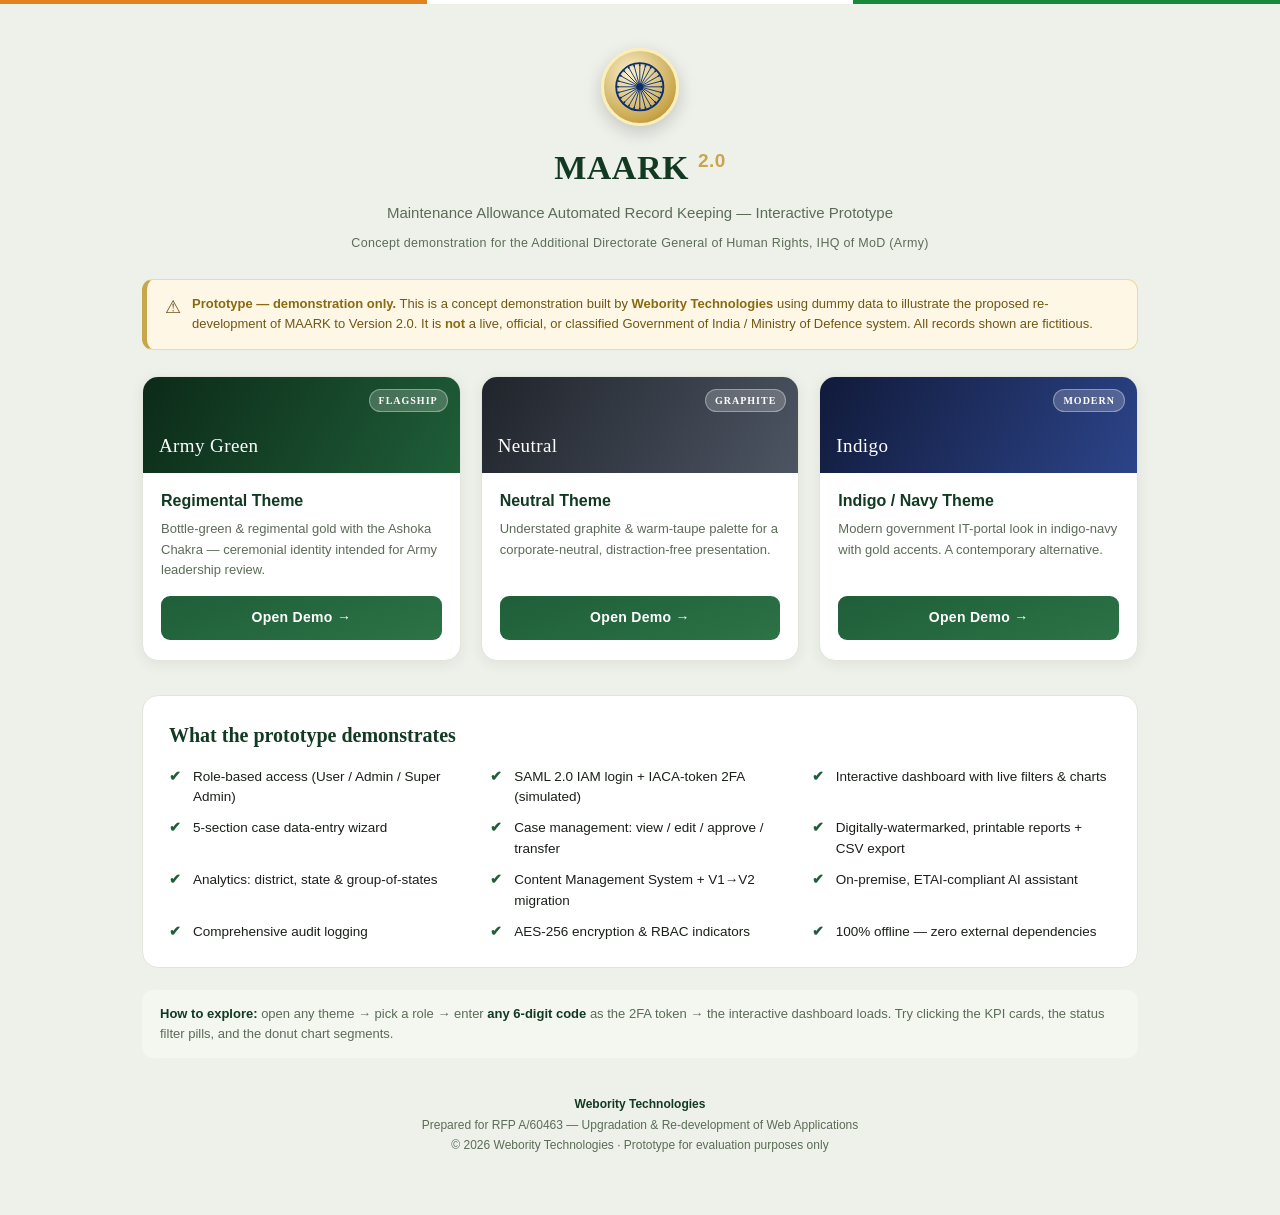
==== index.html @ 55116dc2 "MAARK 2.0 interactive prototype — three themes + landing page" ====
<!DOCTYPE html>
<html lang="en">
<head>
<meta charset="UTF-8">
<meta name="viewport" content="width=device-width, initial-scale=1.0">
<meta name="robots" content="noindex,nofollow">
<title>MAARK 2.0 — Prototype Showcase | Webority Technologies</title>
<style>
:root{--g:#123A22;--g2:#1F5E39;--gold:#C8A64B;--ink:#1a2019;--muted:#5c6b58;--bg:#eef1ea;--line:#e2e5da}
*{box-sizing:border-box;margin:0;padding:0;font-family:"Segoe UI",Roboto,Arial,sans-serif}
body{background:var(--bg);color:var(--ink);line-height:1.55}
.tri{height:4px;background:linear-gradient(90deg,#E0821E 0 33.33%,#fff 33.33% 66.66%,#178A3B 66.66% 100%)}
.wrap{max-width:1040px;margin:0 auto;padding:44px 22px 60px}
header{text-align:center;margin-bottom:14px}
.emblem{width:78px;height:78px;margin:0 auto 16px;border-radius:50%;background:radial-gradient(circle at 38% 32%,#fbf1cf,var(--gold) 70%,#9c7c2e);border:3px solid #fbeeb6;display:flex;align-items:center;justify-content:center;box-shadow:0 6px 18px rgba(0,0,0,.18)}
.emblem svg{width:80%;height:80%}
h1{font-family:Georgia,serif;color:var(--g);font-size:34px;letter-spacing:.5px}
h1 span{color:var(--gold);vertical-align:super;font-size:19px}
.sub{color:var(--muted);font-size:15px;margin-top:6px}
.org{font-size:12.5px;color:var(--muted);margin-top:10px;letter-spacing:.3px}
.notice{background:#fff7e6;border:1px solid #ecdca0;border-left:5px solid var(--gold);border-radius:11px;padding:14px 18px;margin:26px 0;font-size:13px;color:#6f5714;display:flex;gap:11px;align-items:flex-start}
.notice b{color:#8a6a10}
.grid{display:grid;grid-template-columns:repeat(auto-fit,minmax(280px,1fr));gap:20px;margin-top:10px}
.card{background:#fff;border:1px solid var(--line);border-radius:16px;overflow:hidden;box-shadow:0 3px 14px rgba(20,40,20,.07);transition:.2s;display:flex;flex-direction:column}
.card:hover{transform:translateY(-4px);box-shadow:0 14px 34px rgba(20,40,20,.14)}
.swatch{height:96px;display:flex;align-items:flex-end;padding:12px 16px;color:#fff;font-family:Georgia,serif;font-size:19px;letter-spacing:.4px;position:relative}
.swatch .tag{position:absolute;top:12px;right:12px;background:rgba(255,255,255,.2);border:1px solid rgba(255,255,255,.35);font-family:Segoe UI;font-size:10px;font-weight:700;letter-spacing:1px;padding:3px 9px;border-radius:20px}
.sw-green{background:linear-gradient(120deg,#0C2A18,#1F5E39)}
.sw-neutral{background:linear-gradient(120deg,#20242b,#4d5563)}
.sw-indigo{background:linear-gradient(120deg,#111a3a,#2c4489)}
.cbody{padding:16px 18px 20px;flex:1;display:flex;flex-direction:column}
.cbody p{font-size:13px;color:var(--muted);margin:6px 0 16px;flex:1}
.cbody h3{font-size:16px;color:var(--g)}
.btn{display:block;text-align:center;background:linear-gradient(160deg,#1F5E39,#2C7346);color:#fff;padding:11px;border-radius:9px;font-weight:700;font-size:14px;text-decoration:none;letter-spacing:.3px}
.btn:hover{filter:brightness(1.08)}
.feat{margin-top:34px;background:#fff;border:1px solid var(--line);border-radius:16px;padding:24px 26px}
.feat h2{font-family:Georgia,serif;color:var(--g);font-size:20px;margin-bottom:16px}
.feat ul{list-style:none;display:grid;grid-template-columns:repeat(auto-fit,minmax(230px,1fr));gap:10px 22px}
.feat li{font-size:13.5px;color:var(--ink);padding-left:24px;position:relative}
.feat li::before{content:"\2714";position:absolute;left:0;color:var(--g2);font-weight:700}
.tips{margin-top:22px;font-size:13px;color:var(--muted);background:#f4f6f0;border-radius:11px;padding:14px 18px}
.tips b{color:var(--g)}
footer{text-align:center;margin-top:36px;font-size:12px;color:var(--muted);line-height:1.7}
footer .em{color:var(--g);font-weight:600}
</style>
</head>
<body>
<div class="tri"></div>
<div class="wrap">
  <header>
    <div class="emblem" id="emb"></div>
    <h1>MAARK <span>2.0</span></h1>
    <div class="sub">Maintenance Allowance Automated Record Keeping &mdash; Interactive Prototype</div>
    <div class="org">Concept demonstration for the Additional Directorate General of Human Rights, IHQ of MoD (Army)</div>
  </header>

  <div class="notice">
    <span style="font-size:18px">&#9888;</span>
    <div><b>Prototype &mdash; demonstration only.</b> This is a concept demonstration built by <b>Webority Technologies</b> using dummy data to illustrate the proposed re-development of MAARK to Version 2.0. It is <b>not</b> a live, official, or classified Government of India / Ministry of Defence system. All records shown are fictitious.</div>
  </div>

  <div class="grid">
    <div class="card">
      <div class="swatch sw-green">Army Green <span class="tag">FLAGSHIP</span></div>
      <div class="cbody"><h3>Regimental Theme</h3><p>Bottle-green &amp; regimental gold with the Ashoka Chakra &mdash; ceremonial identity intended for Army leadership review.</p>
      <a class="btn" href="MAARK.html">Open Demo &rarr;</a></div>
    </div>
    <div class="card">
      <div class="swatch sw-neutral">Neutral <span class="tag">GRAPHITE</span></div>
      <div class="cbody"><h3>Neutral Theme</h3><p>Understated graphite &amp; warm-taupe palette for a corporate-neutral, distraction-free presentation.</p>
      <a class="btn" href="MAARK-Neutral.html">Open Demo &rarr;</a></div>
    </div>
    <div class="card">
      <div class="swatch sw-indigo">Indigo <span class="tag">MODERN</span></div>
      <div class="cbody"><h3>Indigo / Navy Theme</h3><p>Modern government IT-portal look in indigo-navy with gold accents. A contemporary alternative.</p>
      <a class="btn" href="MAARK-Indigo.html">Open Demo &rarr;</a></div>
    </div>
  </div>

  <div class="feat">
    <h2>What the prototype demonstrates</h2>
    <ul>
      <li>Role-based access (User / Admin / Super Admin)</li>
      <li>SAML 2.0 IAM login + IACA-token 2FA (simulated)</li>
      <li>Interactive dashboard with live filters &amp; charts</li>
      <li>5-section case data-entry wizard</li>
      <li>Case management: view / edit / approve / transfer</li>
      <li>Digitally-watermarked, printable reports + CSV export</li>
      <li>Analytics: district, state &amp; group-of-states</li>
      <li>Content Management System + V1&rarr;V2 migration</li>
      <li>On-premise, ETAI-compliant AI assistant</li>
      <li>Comprehensive audit logging</li>
      <li>AES-256 encryption &amp; RBAC indicators</li>
      <li>100% offline &mdash; zero external dependencies</li>
    </ul>
  </div>

  <div class="tips"><b>How to explore:</b> open any theme &rarr; pick a role &rarr; enter <b>any 6-digit code</b> as the 2FA token &rarr; the interactive dashboard loads. Try clicking the KPI cards, the status filter pills, and the donut chart segments.</div>

  <footer>
    <div class="em">Webority Technologies</div>
    Prepared for RFP A/60463 &mdash; Upgradation &amp; Re-development of Web Applications<br>
    &copy; 2026 Webority Technologies &middot; Prototype for evaluation purposes only
  </footer>
</div>
<script>
function chakra(){let s="";for(let i=0;i<24;i++){const a=i*15*Math.PI/180;s+=`<line x1="50" y1="50" x2="${50+38*Math.cos(a)}" y2="${50+38*Math.sin(a)}" stroke="#0A2E6E" stroke-width="1.6"/><circle cx="${50+38*Math.cos(a)}" cy="${50+38*Math.sin(a)}" r="1.7" fill="#0A2E6E"/>`;}
return `<svg viewBox="0 0 100 100"><circle cx="50" cy="50" r="41" fill="none" stroke="#0A2E6E" stroke-width="3.2"/>${s}<circle cx="50" cy="50" r="6" fill="#0A2E6E"/></svg>`;}
document.getElementById("emb").innerHTML=chakra();
</script>
</body>
</html>
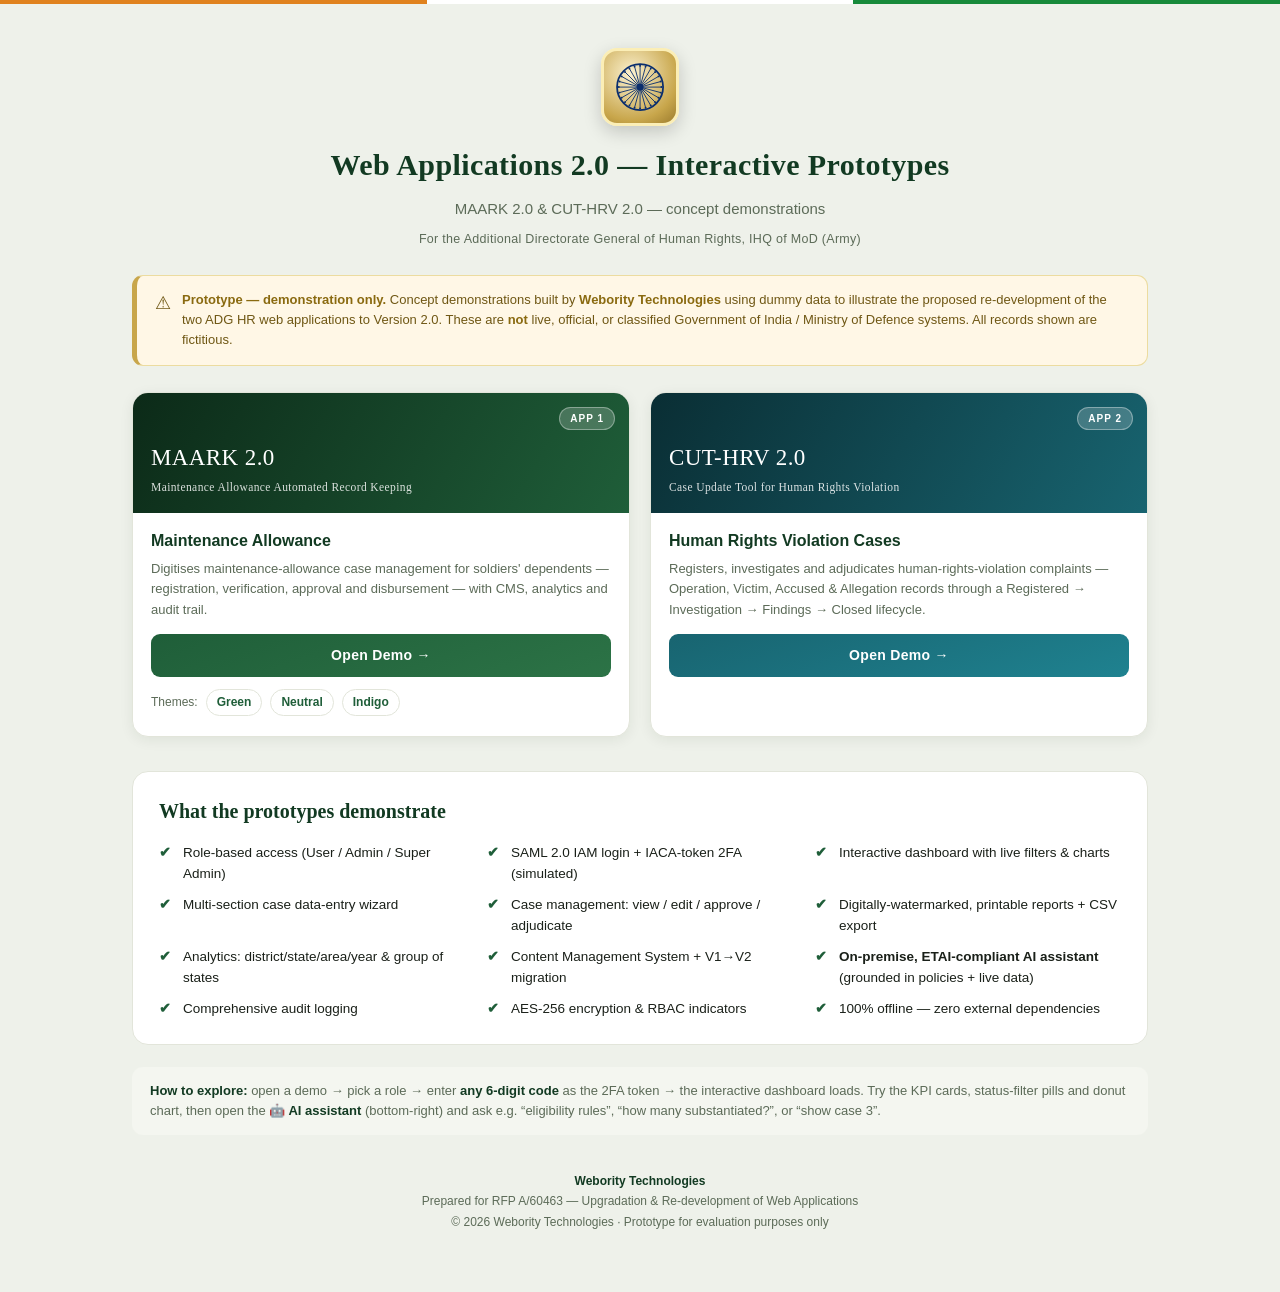
==== commit c5d91b90: "Add CUT-HRV 2.0 (teal theme); upgrade AI assistant in both apps; two-app landing" ====
--- a/index.html
+++ b/index.html
@@ -4,35 +4,41 @@
 <meta charset="UTF-8">
 <meta name="viewport" content="width=device-width, initial-scale=1.0">
 <meta name="robots" content="noindex,nofollow">
-<title>MAARK 2.0 — Prototype Showcase | Webority Technologies</title>
+<title>MAARK 2.0 &amp; CUT-HRV 2.0 — Prototype Showcase | Webority Technologies</title>
 <style>
-:root{--g:#123A22;--g2:#1F5E39;--gold:#C8A64B;--ink:#1a2019;--muted:#5c6b58;--bg:#eef1ea;--line:#e2e5da}
+:root{--g:#123A22;--g2:#1F5E39;--gold:#C8A64B;--teal:#0E3A42;--teal2:#186470;--copper:#C07C3A;--ink:#1a2019;--muted:#5c6b58;--bg:#eef1ea;--line:#e2e5da}
 *{box-sizing:border-box;margin:0;padding:0;font-family:"Segoe UI",Roboto,Arial,sans-serif}
 body{background:var(--bg);color:var(--ink);line-height:1.55}
 .tri{height:4px;background:linear-gradient(90deg,#E0821E 0 33.33%,#fff 33.33% 66.66%,#178A3B 66.66% 100%)}
-.wrap{max-width:1040px;margin:0 auto;padding:44px 22px 60px}
+.wrap{max-width:1060px;margin:0 auto;padding:44px 22px 60px}
 header{text-align:center;margin-bottom:14px}
-.emblem{width:78px;height:78px;margin:0 auto 16px;border-radius:50%;background:radial-gradient(circle at 38% 32%,#fbf1cf,var(--gold) 70%,#9c7c2e);border:3px solid #fbeeb6;display:flex;align-items:center;justify-content:center;box-shadow:0 6px 18px rgba(0,0,0,.18)}
-.emblem svg{width:80%;height:80%}
-h1{font-family:Georgia,serif;color:var(--g);font-size:34px;letter-spacing:.5px}
-h1 span{color:var(--gold);vertical-align:super;font-size:19px}
-.sub{color:var(--muted);font-size:15px;margin-top:6px}
+.emblem{width:78px;height:78px;margin:0 auto 16px;border-radius:16px;background:radial-gradient(circle at 38% 32%,#fbf1cf,var(--gold) 70%,#9c7c2e);border:3px solid #fbeeb6;display:flex;align-items:center;justify-content:center;box-shadow:0 6px 18px rgba(0,0,0,.18)}
+.emblem svg{width:78%;height:78%}
+h1{font-family:Georgia,serif;color:var(--g);font-size:30px;letter-spacing:.4px}
+.sub{color:var(--muted);font-size:15px;margin-top:8px}
 .org{font-size:12.5px;color:var(--muted);margin-top:10px;letter-spacing:.3px}
 .notice{background:#fff7e6;border:1px solid #ecdca0;border-left:5px solid var(--gold);border-radius:11px;padding:14px 18px;margin:26px 0;font-size:13px;color:#6f5714;display:flex;gap:11px;align-items:flex-start}
 .notice b{color:#8a6a10}
-.grid{display:grid;grid-template-columns:repeat(auto-fit,minmax(280px,1fr));gap:20px;margin-top:10px}
+.grid{display:grid;grid-template-columns:1fr 1fr;gap:20px;margin-top:10px}
+@media(max-width:720px){.grid{grid-template-columns:1fr}}
 .card{background:#fff;border:1px solid var(--line);border-radius:16px;overflow:hidden;box-shadow:0 3px 14px rgba(20,40,20,.07);transition:.2s;display:flex;flex-direction:column}
 .card:hover{transform:translateY(-4px);box-shadow:0 14px 34px rgba(20,40,20,.14)}
-.swatch{height:96px;display:flex;align-items:flex-end;padding:12px 16px;color:#fff;font-family:Georgia,serif;font-size:19px;letter-spacing:.4px;position:relative}
-.swatch .tag{position:absolute;top:12px;right:12px;background:rgba(255,255,255,.2);border:1px solid rgba(255,255,255,.35);font-family:Segoe UI;font-size:10px;font-weight:700;letter-spacing:1px;padding:3px 9px;border-radius:20px}
-.sw-green{background:linear-gradient(120deg,#0C2A18,#1F5E39)}
-.sw-neutral{background:linear-gradient(120deg,#20242b,#4d5563)}
-.sw-indigo{background:linear-gradient(120deg,#111a3a,#2c4489)}
+.swatch{height:120px;display:flex;align-items:flex-end;padding:16px 18px;color:#fff;position:relative}
+.swatch .nm{font-family:Georgia,serif;font-size:23px;letter-spacing:.4px}
+.swatch .nm small{display:block;font-family:Segoe UI;font-size:11.5px;opacity:.85;font-weight:400;margin-top:3px}
+.swatch .tag{position:absolute;top:14px;right:14px;background:rgba(255,255,255,.2);border:1px solid rgba(255,255,255,.35);font-size:10px;font-weight:700;letter-spacing:1px;padding:3px 10px;border-radius:20px}
+.sw-maark{background:linear-gradient(120deg,#0C2A18,#1F5E39)}
+.sw-cut{background:linear-gradient(120deg,#0A2E34,#186470)}
 .cbody{padding:16px 18px 20px;flex:1;display:flex;flex-direction:column}
-.cbody p{font-size:13px;color:var(--muted);margin:6px 0 16px;flex:1}
+.cbody p{font-size:13px;color:var(--muted);margin:6px 0 14px;flex:1}
 .cbody h3{font-size:16px;color:var(--g)}
-.btn{display:block;text-align:center;background:linear-gradient(160deg,#1F5E39,#2C7346);color:#fff;padding:11px;border-radius:9px;font-weight:700;font-size:14px;text-decoration:none;letter-spacing:.3px}
+.btn{display:block;text-align:center;color:#fff;padding:11px;border-radius:9px;font-weight:700;font-size:14px;text-decoration:none;letter-spacing:.3px}
+.btn-maark{background:linear-gradient(160deg,#1F5E39,#2C7346)}
+.btn-cut{background:linear-gradient(160deg,#186470,#1F8290)}
 .btn:hover{filter:brightness(1.08)}
+.alt{margin-top:12px;font-size:12px;color:var(--muted);display:flex;gap:8px;align-items:center;flex-wrap:wrap}
+.alt a{color:var(--g2);font-weight:600;text-decoration:none;border:1px solid var(--line);padding:3px 10px;border-radius:20px}
+.alt a:hover{background:#f2f5ee}
 .feat{margin-top:34px;background:#fff;border:1px solid var(--line);border-radius:16px;padding:24px 26px}
 .feat h2{font-family:Georgia,serif;color:var(--g);font-size:20px;margin-bottom:16px}
 .feat ul{list-style:none;display:grid;grid-template-columns:repeat(auto-fit,minmax(230px,1fr));gap:10px 22px}
@@ -49,53 +55,56 @@
 <div class="wrap">
   <header>
     <div class="emblem" id="emb"></div>
-    <h1>MAARK <span>2.0</span></h1>
-    <div class="sub">Maintenance Allowance Automated Record Keeping &mdash; Interactive Prototype</div>
-    <div class="org">Concept demonstration for the Additional Directorate General of Human Rights, IHQ of MoD (Army)</div>
+    <h1>Web Applications 2.0 — Interactive Prototypes</h1>
+    <div class="sub">MAARK 2.0 &amp; CUT-HRV 2.0 &mdash; concept demonstrations</div>
+    <div class="org">For the Additional Directorate General of Human Rights, IHQ of MoD (Army)</div>
   </header>
 
   <div class="notice">
     <span style="font-size:18px">&#9888;</span>
-    <div><b>Prototype &mdash; demonstration only.</b> This is a concept demonstration built by <b>Webority Technologies</b> using dummy data to illustrate the proposed re-development of MAARK to Version 2.0. It is <b>not</b> a live, official, or classified Government of India / Ministry of Defence system. All records shown are fictitious.</div>
+    <div><b>Prototype &mdash; demonstration only.</b> Concept demonstrations built by <b>Webority Technologies</b> using dummy data to illustrate the proposed re-development of the two ADG HR web applications to Version 2.0. These are <b>not</b> live, official, or classified Government of India / Ministry of Defence systems. All records shown are fictitious.</div>
   </div>
 
   <div class="grid">
     <div class="card">
-      <div class="swatch sw-green">Army Green <span class="tag">FLAGSHIP</span></div>
-      <div class="cbody"><h3>Regimental Theme</h3><p>Bottle-green &amp; regimental gold with the Ashoka Chakra &mdash; ceremonial identity intended for Army leadership review.</p>
-      <a class="btn" href="MAARK.html">Open Demo &rarr;</a></div>
+      <div class="swatch sw-maark"><span class="tag">APP 1</span><div class="nm">MAARK 2.0<small>Maintenance Allowance Automated Record Keeping</small></div></div>
+      <div class="cbody">
+        <h3>Maintenance Allowance</h3>
+        <p>Digitises maintenance-allowance case management for soldiers' dependents &mdash; registration, verification, approval and disbursement &mdash; with CMS, analytics and audit trail.</p>
+        <a class="btn btn-maark" href="MAARK.html">Open Demo &rarr;</a>
+        <div class="alt">Themes: <a href="MAARK.html">Green</a><a href="MAARK-Neutral.html">Neutral</a><a href="MAARK-Indigo.html">Indigo</a></div>
+      </div>
     </div>
     <div class="card">
-      <div class="swatch sw-neutral">Neutral <span class="tag">GRAPHITE</span></div>
-      <div class="cbody"><h3>Neutral Theme</h3><p>Understated graphite &amp; warm-taupe palette for a corporate-neutral, distraction-free presentation.</p>
-      <a class="btn" href="MAARK-Neutral.html">Open Demo &rarr;</a></div>
-    </div>
-    <div class="card">
-      <div class="swatch sw-indigo">Indigo <span class="tag">MODERN</span></div>
-      <div class="cbody"><h3>Indigo / Navy Theme</h3><p>Modern government IT-portal look in indigo-navy with gold accents. A contemporary alternative.</p>
-      <a class="btn" href="MAARK-Indigo.html">Open Demo &rarr;</a></div>
+      <div class="swatch sw-cut"><span class="tag">APP 2</span><div class="nm">CUT-HRV 2.0<small>Case Update Tool for Human Rights Violation</small></div></div>
+      <div class="cbody">
+        <h3>Human Rights Violation Cases</h3>
+        <p>Registers, investigates and adjudicates human-rights-violation complaints &mdash; Operation, Victim, Accused &amp; Allegation records through a Registered &rarr; Investigation &rarr; Findings &rarr; Closed lifecycle.</p>
+        <a class="btn btn-cut" href="CUT-HRV.html">Open Demo &rarr;</a>
+        <div class="alt" style="visibility:hidden">Themes: <a href="#">Teal</a></div>
+      </div>
     </div>
   </div>
 
   <div class="feat">
-    <h2>What the prototype demonstrates</h2>
+    <h2>What the prototypes demonstrate</h2>
     <ul>
       <li>Role-based access (User / Admin / Super Admin)</li>
       <li>SAML 2.0 IAM login + IACA-token 2FA (simulated)</li>
       <li>Interactive dashboard with live filters &amp; charts</li>
-      <li>5-section case data-entry wizard</li>
-      <li>Case management: view / edit / approve / transfer</li>
+      <li>Multi-section case data-entry wizard</li>
+      <li>Case management: view / edit / approve / adjudicate</li>
       <li>Digitally-watermarked, printable reports + CSV export</li>
-      <li>Analytics: district, state &amp; group-of-states</li>
+      <li>Analytics: district/state/area/year &amp; group of states</li>
       <li>Content Management System + V1&rarr;V2 migration</li>
-      <li>On-premise, ETAI-compliant AI assistant</li>
+      <li><b>On-premise, ETAI-compliant AI assistant</b> (grounded in policies + live data)</li>
       <li>Comprehensive audit logging</li>
       <li>AES-256 encryption &amp; RBAC indicators</li>
       <li>100% offline &mdash; zero external dependencies</li>
     </ul>
   </div>
 
-  <div class="tips"><b>How to explore:</b> open any theme &rarr; pick a role &rarr; enter <b>any 6-digit code</b> as the 2FA token &rarr; the interactive dashboard loads. Try clicking the KPI cards, the status filter pills, and the donut chart segments.</div>
+  <div class="tips"><b>How to explore:</b> open a demo &rarr; pick a role &rarr; enter <b>any 6-digit code</b> as the 2FA token &rarr; the interactive dashboard loads. Try the KPI cards, status-filter pills and donut chart, then open the <b>&#129302; AI assistant</b> (bottom-right) and ask e.g. “eligibility rules”, “how many substantiated?”, or “show case 3”.</div>
 
   <footer>
     <div class="em">Webority Technologies</div>
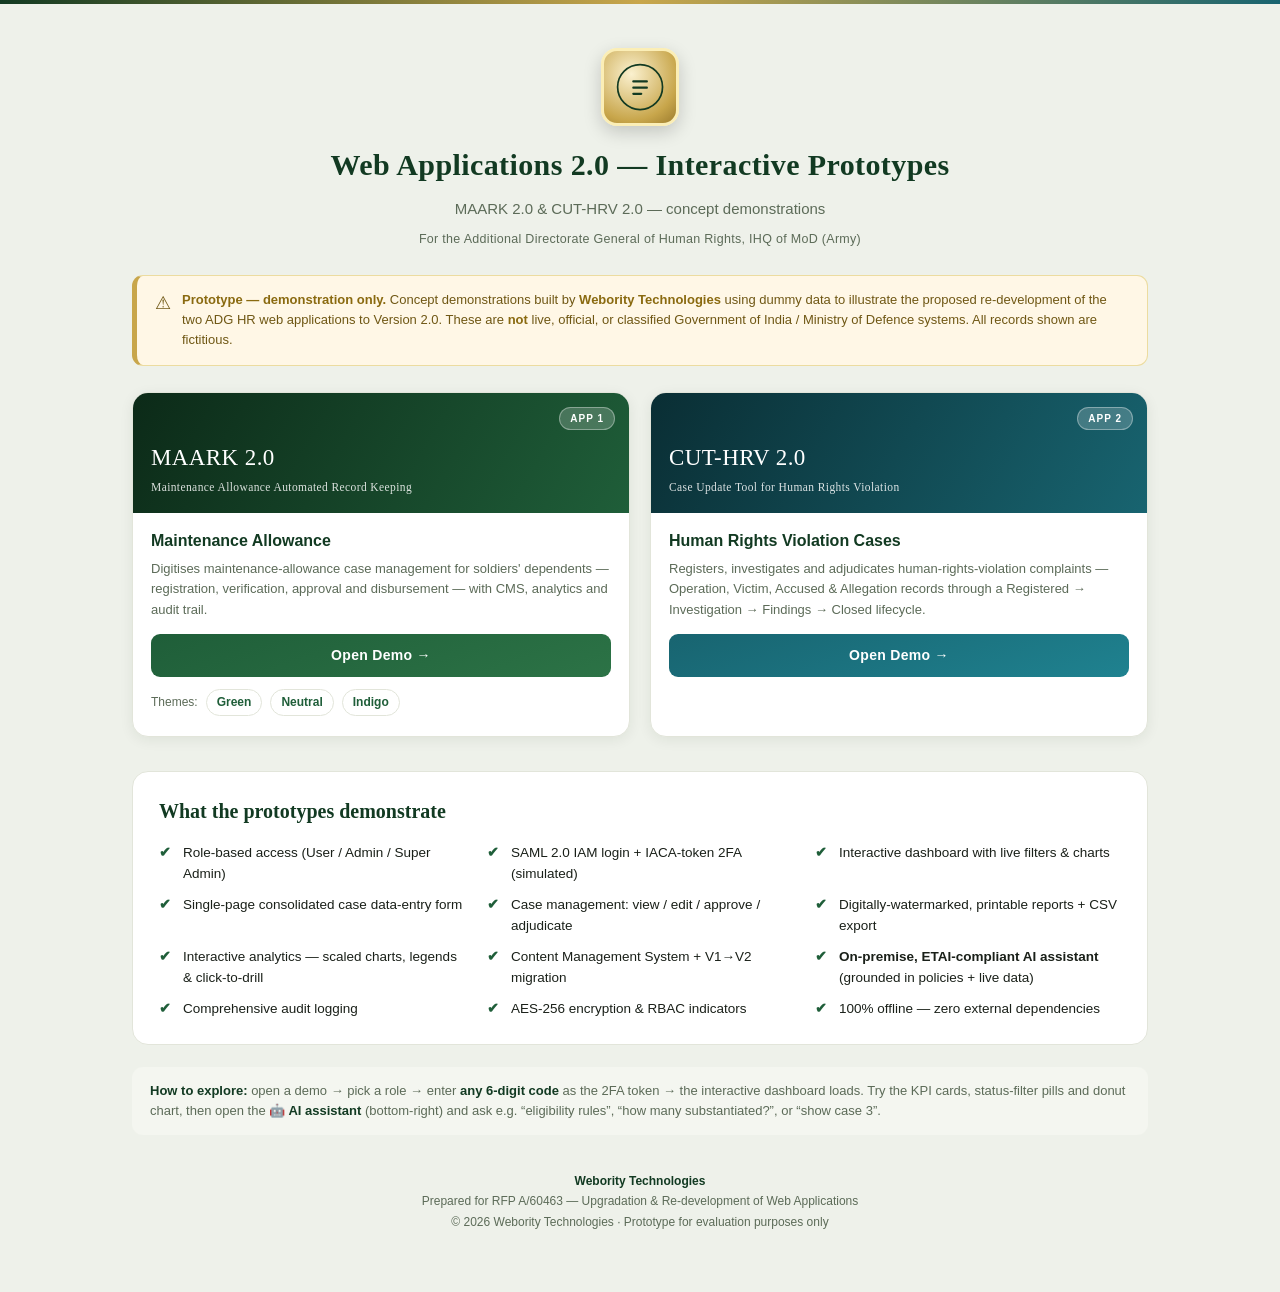
==== commit b1362c64: "Interactive analytics (scaled axes + legends + drill-down); single-page case form; current States/UT" ====
--- a/index.html
+++ b/index.html
@@ -9,7 +9,7 @@
 :root{--g:#123A22;--g2:#1F5E39;--gold:#C8A64B;--teal:#0E3A42;--teal2:#186470;--copper:#C07C3A;--ink:#1a2019;--muted:#5c6b58;--bg:#eef1ea;--line:#e2e5da}
 *{box-sizing:border-box;margin:0;padding:0;font-family:"Segoe UI",Roboto,Arial,sans-serif}
 body{background:var(--bg);color:var(--ink);line-height:1.55}
-.tri{height:4px;background:linear-gradient(90deg,#E0821E 0 33.33%,#fff 33.33% 66.66%,#178A3B 66.66% 100%)}
+.tri{height:4px;background:linear-gradient(90deg,var(--g),var(--gold) 50%,var(--teal2))}
 .wrap{max-width:1060px;margin:0 auto;padding:44px 22px 60px}
 header{text-align:center;margin-bottom:14px}
 .emblem{width:78px;height:78px;margin:0 auto 16px;border-radius:16px;background:radial-gradient(circle at 38% 32%,#fbf1cf,var(--gold) 70%,#9c7c2e);border:3px solid #fbeeb6;display:flex;align-items:center;justify-content:center;box-shadow:0 6px 18px rgba(0,0,0,.18)}
@@ -92,10 +92,10 @@
       <li>Role-based access (User / Admin / Super Admin)</li>
       <li>SAML 2.0 IAM login + IACA-token 2FA (simulated)</li>
       <li>Interactive dashboard with live filters &amp; charts</li>
-      <li>Multi-section case data-entry wizard</li>
+      <li>Single-page consolidated case data-entry form</li>
       <li>Case management: view / edit / approve / adjudicate</li>
       <li>Digitally-watermarked, printable reports + CSV export</li>
-      <li>Analytics: district/state/area/year &amp; group of states</li>
+      <li>Interactive analytics &mdash; scaled charts, legends &amp; click-to-drill</li>
       <li>Content Management System + V1&rarr;V2 migration</li>
       <li><b>On-premise, ETAI-compliant AI assistant</b> (grounded in policies + live data)</li>
       <li>Comprehensive audit logging</li>
@@ -113,9 +113,13 @@
   </footer>
 </div>
 <script>
-function chakra(){let s="";for(let i=0;i<24;i++){const a=i*15*Math.PI/180;s+=`<line x1="50" y1="50" x2="${50+38*Math.cos(a)}" y2="${50+38*Math.sin(a)}" stroke="#0A2E6E" stroke-width="1.6"/><circle cx="${50+38*Math.cos(a)}" cy="${50+38*Math.sin(a)}" r="1.7" fill="#0A2E6E"/>`;}
-return `<svg viewBox="0 0 100 100"><circle cx="50" cy="50" r="41" fill="none" stroke="#0A2E6E" stroke-width="3.2"/>${s}<circle cx="50" cy="50" r="6" fill="#0A2E6E"/></svg>`;}
-document.getElementById("emb").innerHTML=chakra();
+/* neutral records/portal emblem — no national symbol */
+function emblemMark(){const ink="#123A22";
+return `<svg viewBox="0 0 100 100"><circle cx="50" cy="50" r="40" fill="none" stroke="${ink}" stroke-width="3"/>`+
+  `<rect x="36" y="38" width="28" height="4" rx="2" fill="${ink}"/>`+
+  `<rect x="36" y="49" width="28" height="4" rx="2" fill="${ink}"/>`+
+  `<rect x="36" y="60" width="18" height="4" rx="2" fill="${ink}"/></svg>`;}
+document.getElementById("emb").innerHTML=emblemMark();
 </script>
 </body>
 </html>
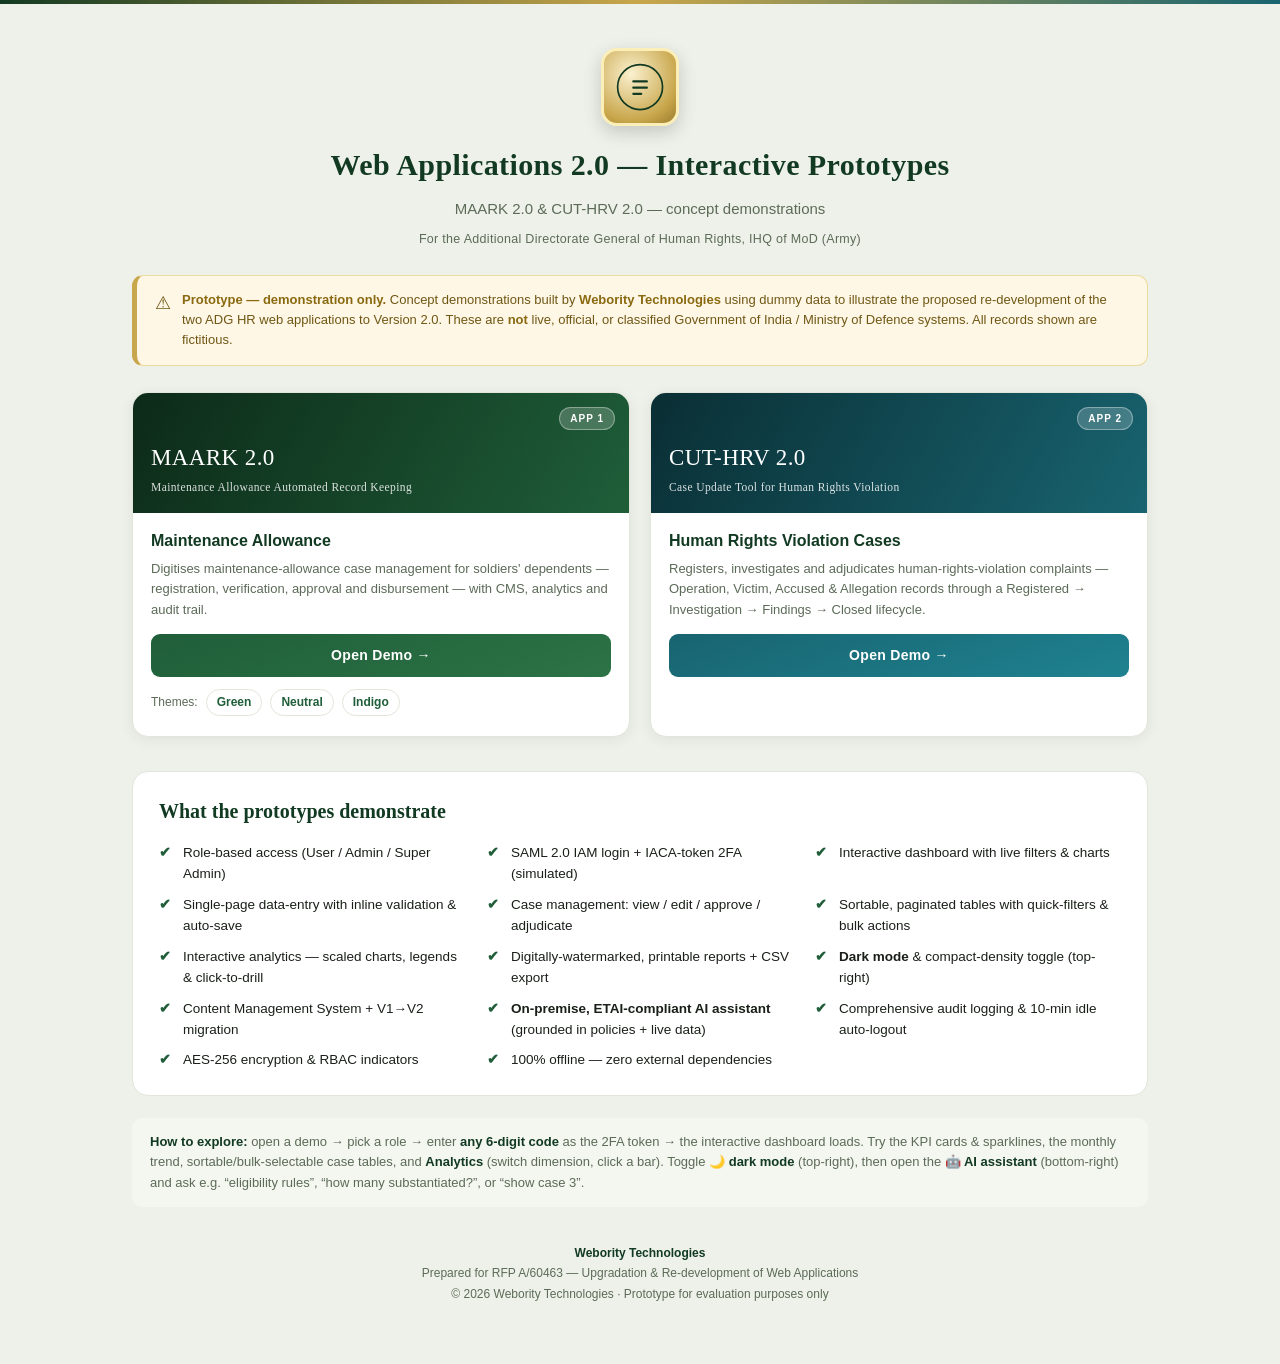
==== commit c56614b2: "UI enhancement bundle: dark mode + density, page transitions & skeletons, empty states, SVG icons, K" ====
--- a/index.html
+++ b/index.html
@@ -92,19 +92,21 @@
       <li>Role-based access (User / Admin / Super Admin)</li>
       <li>SAML 2.0 IAM login + IACA-token 2FA (simulated)</li>
       <li>Interactive dashboard with live filters &amp; charts</li>
-      <li>Single-page consolidated case data-entry form</li>
+      <li>Single-page data-entry with inline validation &amp; auto-save</li>
       <li>Case management: view / edit / approve / adjudicate</li>
+      <li>Sortable, paginated tables with quick-filters &amp; bulk actions</li>
+      <li>Interactive analytics &mdash; scaled charts, legends &amp; click-to-drill</li>
       <li>Digitally-watermarked, printable reports + CSV export</li>
-      <li>Interactive analytics &mdash; scaled charts, legends &amp; click-to-drill</li>
+      <li><b>Dark mode</b> &amp; compact-density toggle (top-right)</li>
       <li>Content Management System + V1&rarr;V2 migration</li>
       <li><b>On-premise, ETAI-compliant AI assistant</b> (grounded in policies + live data)</li>
-      <li>Comprehensive audit logging</li>
+      <li>Comprehensive audit logging &amp; 10-min idle auto-logout</li>
       <li>AES-256 encryption &amp; RBAC indicators</li>
       <li>100% offline &mdash; zero external dependencies</li>
     </ul>
   </div>
 
-  <div class="tips"><b>How to explore:</b> open a demo &rarr; pick a role &rarr; enter <b>any 6-digit code</b> as the 2FA token &rarr; the interactive dashboard loads. Try the KPI cards, status-filter pills and donut chart, then open the <b>&#129302; AI assistant</b> (bottom-right) and ask e.g. “eligibility rules”, “how many substantiated?”, or “show case 3”.</div>
+  <div class="tips"><b>How to explore:</b> open a demo &rarr; pick a role &rarr; enter <b>any 6-digit code</b> as the 2FA token &rarr; the interactive dashboard loads. Try the KPI cards &amp; sparklines, the monthly trend, sortable/bulk-selectable case tables, and <b>Analytics</b> (switch dimension, click a bar). Toggle <b>&#127769; dark mode</b> (top-right), then open the <b>&#129302; AI assistant</b> (bottom-right) and ask e.g. “eligibility rules”, “how many substantiated?”, or “show case 3”.</div>
 
   <footer>
     <div class="em">Webority Technologies</div>
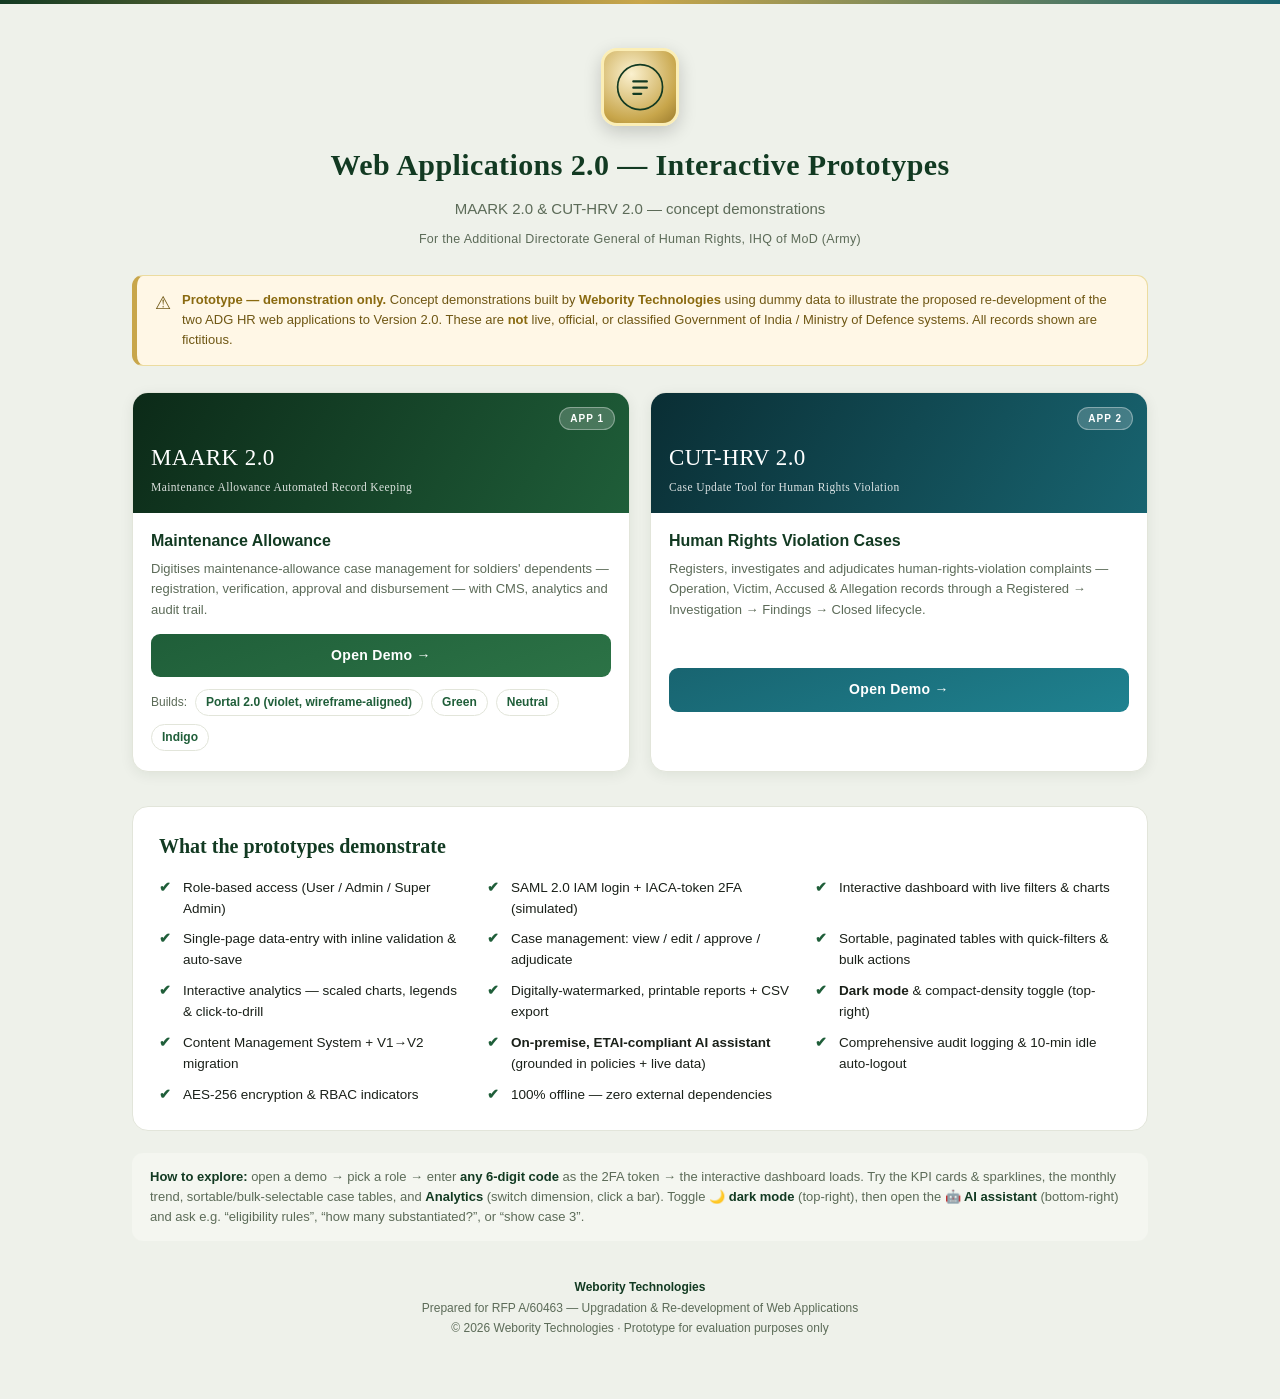
==== commit a465d380: "feat: add MAARK 2.0 interactive portal prototype (violet, wireframe-aligned) Full single-file SPA ma" ====
--- a/index.html
+++ b/index.html
@@ -71,8 +71,8 @@
       <div class="cbody">
         <h3>Maintenance Allowance</h3>
         <p>Digitises maintenance-allowance case management for soldiers' dependents &mdash; registration, verification, approval and disbursement &mdash; with CMS, analytics and audit trail.</p>
-        <a class="btn btn-maark" href="MAARK.html">Open Demo &rarr;</a>
-        <div class="alt">Themes: <a href="MAARK.html">Green</a><a href="MAARK-Neutral.html">Neutral</a><a href="MAARK-Indigo.html">Indigo</a></div>
+        <a class="btn btn-maark" href="maark-portal.html">Open Demo &rarr;</a>
+        <div class="alt">Builds: <a href="maark-portal.html">Portal 2.0 (violet, wireframe-aligned)</a><a href="MAARK.html">Green</a><a href="MAARK-Neutral.html">Neutral</a><a href="MAARK-Indigo.html">Indigo</a></div>
       </div>
     </div>
     <div class="card">
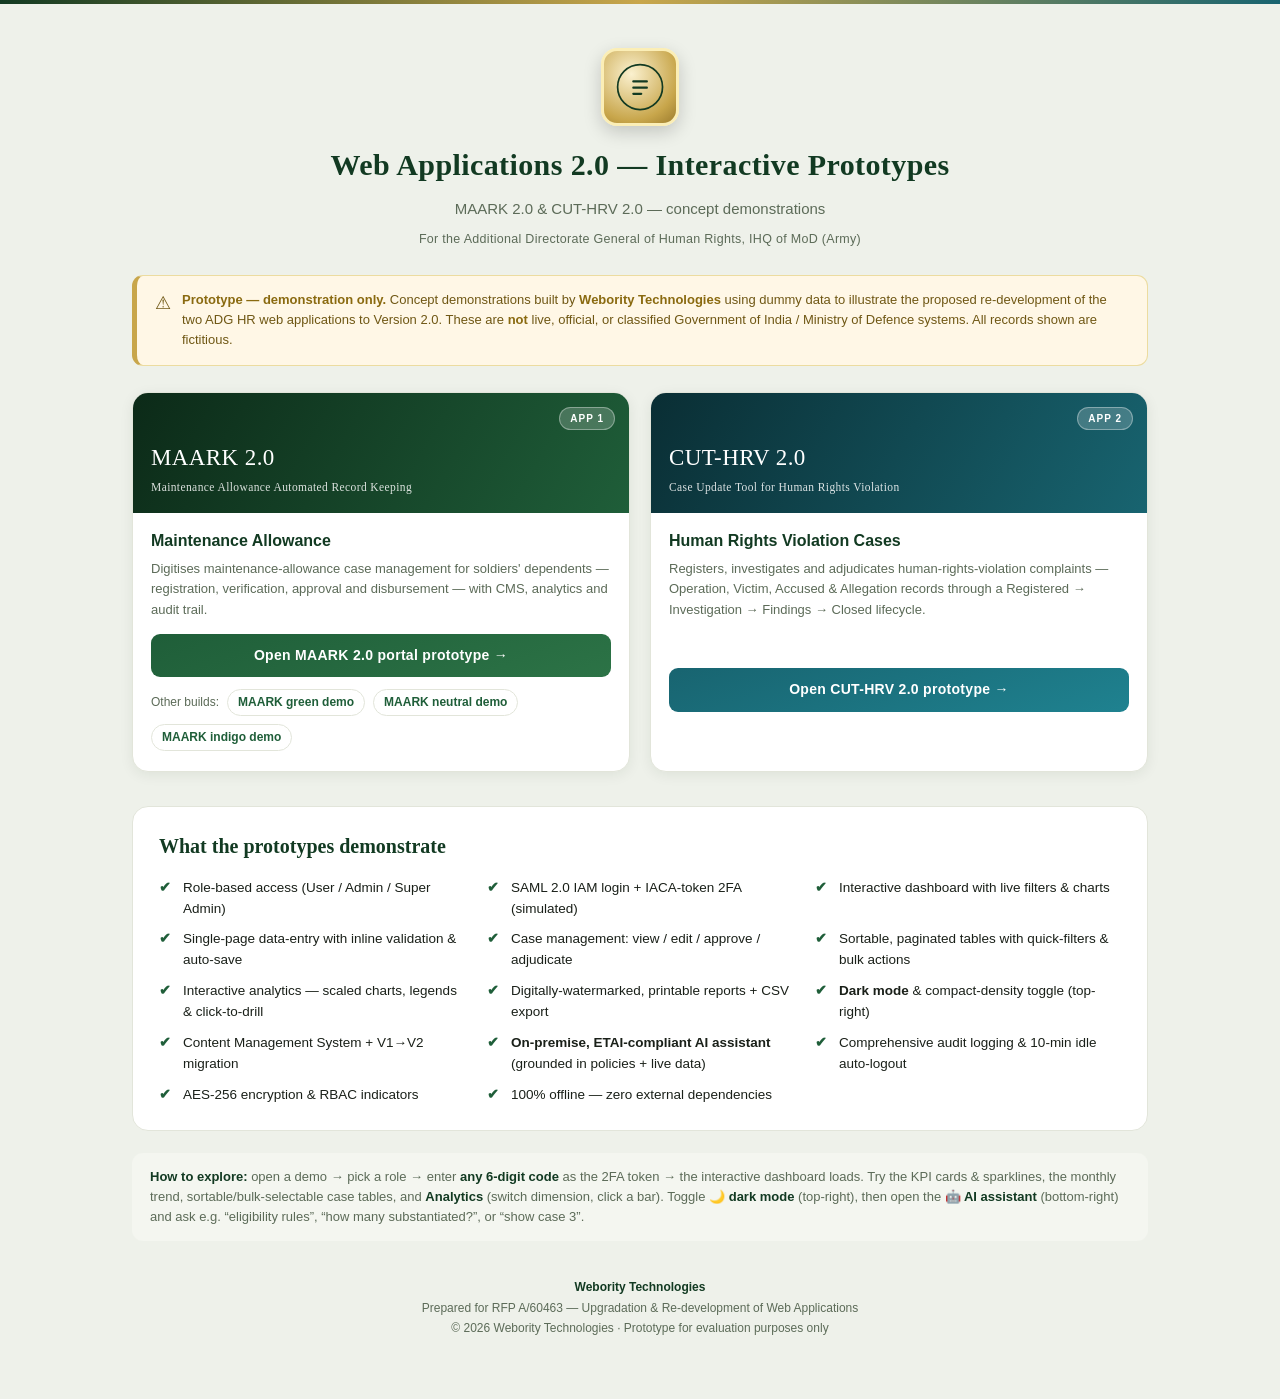
==== commit a8d65cf3: "feat: make MAARK portal fully workable and use descriptive action labels Replace demo/toast-only act" ====
--- a/index.html
+++ b/index.html
@@ -71,8 +71,8 @@
       <div class="cbody">
         <h3>Maintenance Allowance</h3>
         <p>Digitises maintenance-allowance case management for soldiers' dependents &mdash; registration, verification, approval and disbursement &mdash; with CMS, analytics and audit trail.</p>
-        <a class="btn btn-maark" href="maark-portal.html">Open Demo &rarr;</a>
-        <div class="alt">Builds: <a href="maark-portal.html">Portal 2.0 (violet, wireframe-aligned)</a><a href="MAARK.html">Green</a><a href="MAARK-Neutral.html">Neutral</a><a href="MAARK-Indigo.html">Indigo</a></div>
+        <a class="btn btn-maark" href="maark-portal.html">Open MAARK 2.0 portal prototype &rarr;</a>
+        <div class="alt">Other builds: <a href="MAARK.html">MAARK green demo</a><a href="MAARK-Neutral.html">MAARK neutral demo</a><a href="MAARK-Indigo.html">MAARK indigo demo</a></div>
       </div>
     </div>
     <div class="card">
@@ -80,7 +80,7 @@
       <div class="cbody">
         <h3>Human Rights Violation Cases</h3>
         <p>Registers, investigates and adjudicates human-rights-violation complaints &mdash; Operation, Victim, Accused &amp; Allegation records through a Registered &rarr; Investigation &rarr; Findings &rarr; Closed lifecycle.</p>
-        <a class="btn btn-cut" href="CUT-HRV.html">Open Demo &rarr;</a>
+        <a class="btn btn-cut" href="CUT-HRV.html">Open CUT-HRV 2.0 prototype &rarr;</a>
         <div class="alt" style="visibility:hidden">Themes: <a href="#">Teal</a></div>
       </div>
     </div>
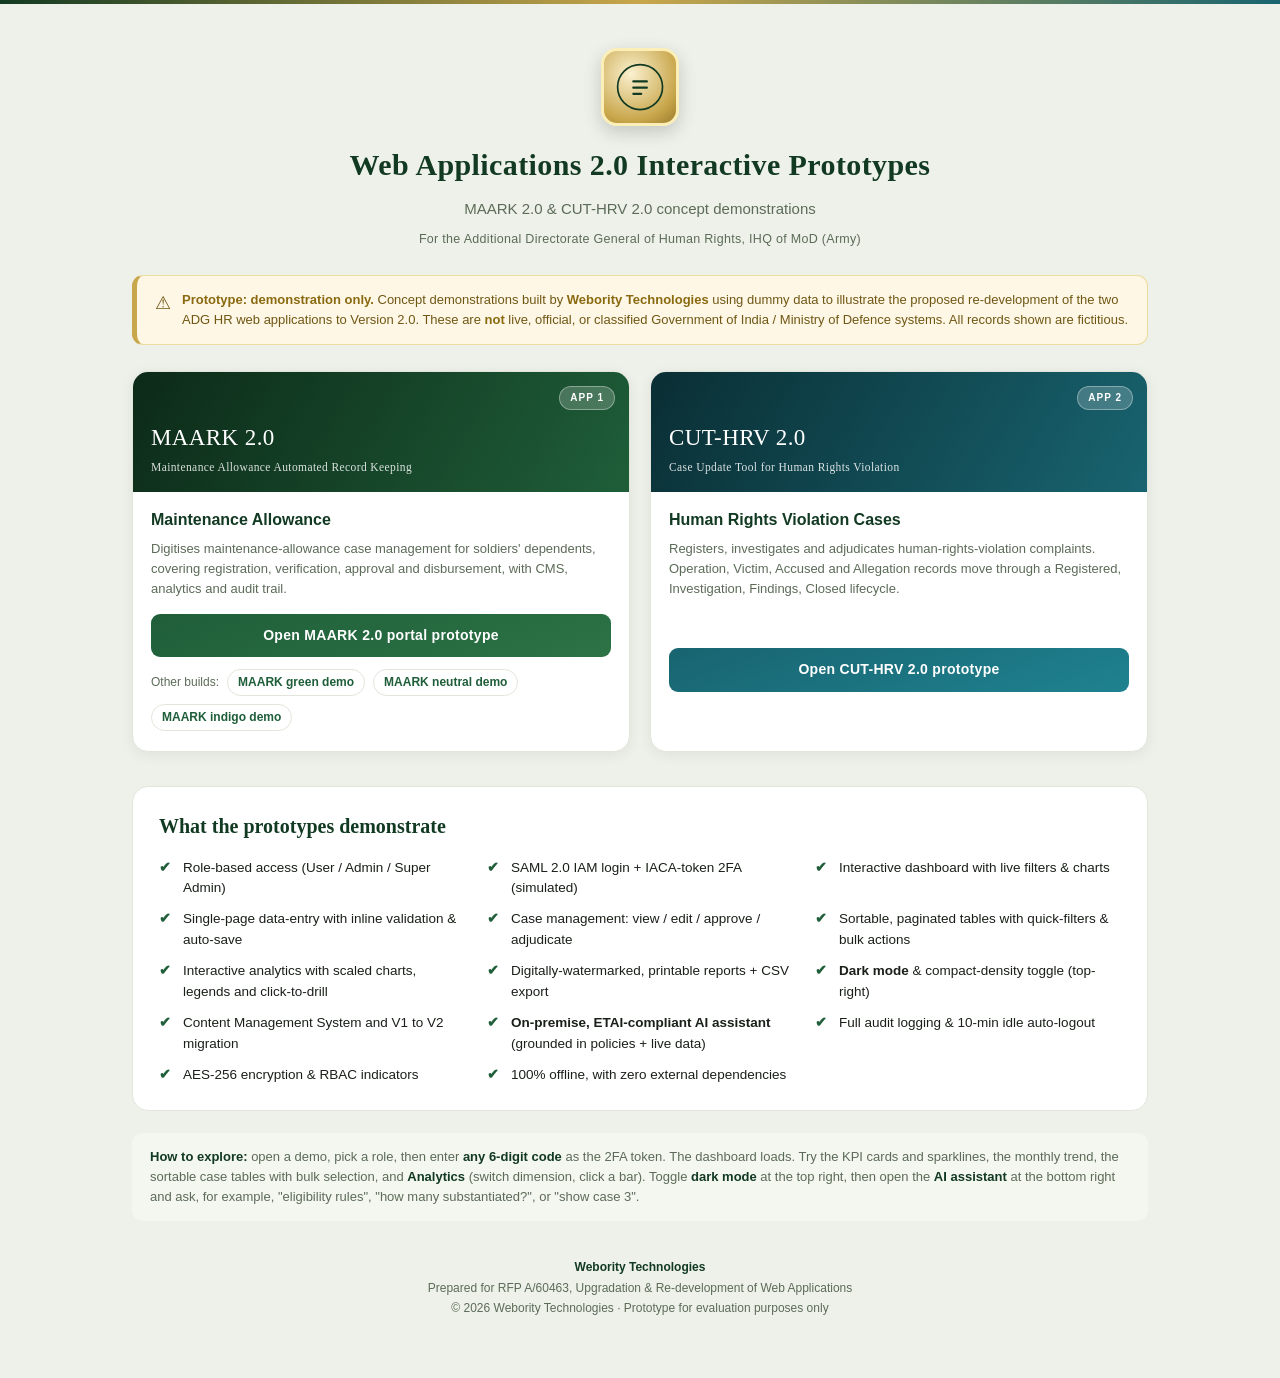
==== commit c7c4f370: "feat: restructure prototypes into prototype/ tree and redesign AI Assistant Move all prototype pages" ====
--- a/index.html
+++ b/index.html
@@ -4,7 +4,7 @@
 <meta charset="UTF-8">
 <meta name="viewport" content="width=device-width, initial-scale=1.0">
 <meta name="robots" content="noindex,nofollow">
-<title>MAARK 2.0 &amp; CUT-HRV 2.0 — Prototype Showcase | Webority Technologies</title>
+<title>MAARK 2.0 and CUT-HRV 2.0 Prototype Showcase | Webority Technologies</title>
 <style>
 :root{--g:#123A22;--g2:#1F5E39;--gold:#C8A64B;--teal:#0E3A42;--teal2:#186470;--copper:#C07C3A;--ink:#1a2019;--muted:#5c6b58;--bg:#eef1ea;--line:#e2e5da}
 *{box-sizing:border-box;margin:0;padding:0;font-family:"Segoe UI",Roboto,Arial,sans-serif}
@@ -55,14 +55,14 @@
 <div class="wrap">
   <header>
     <div class="emblem" id="emb"></div>
-    <h1>Web Applications 2.0 — Interactive Prototypes</h1>
-    <div class="sub">MAARK 2.0 &amp; CUT-HRV 2.0 &mdash; concept demonstrations</div>
+    <h1>Web Applications 2.0 Interactive Prototypes</h1>
+    <div class="sub">MAARK 2.0 &amp; CUT-HRV 2.0 concept demonstrations</div>
     <div class="org">For the Additional Directorate General of Human Rights, IHQ of MoD (Army)</div>
   </header>
 
   <div class="notice">
     <span style="font-size:18px">&#9888;</span>
-    <div><b>Prototype &mdash; demonstration only.</b> Concept demonstrations built by <b>Webority Technologies</b> using dummy data to illustrate the proposed re-development of the two ADG HR web applications to Version 2.0. These are <b>not</b> live, official, or classified Government of India / Ministry of Defence systems. All records shown are fictitious.</div>
+    <div><b>Prototype: demonstration only.</b> Concept demonstrations built by <b>Webority Technologies</b> using dummy data to illustrate the proposed re-development of the two ADG HR web applications to Version 2.0. These are <b>not</b> live, official, or classified Government of India / Ministry of Defence systems. All records shown are fictitious.</div>
   </div>
 
   <div class="grid">
@@ -70,17 +70,17 @@
       <div class="swatch sw-maark"><span class="tag">APP 1</span><div class="nm">MAARK 2.0<small>Maintenance Allowance Automated Record Keeping</small></div></div>
       <div class="cbody">
         <h3>Maintenance Allowance</h3>
-        <p>Digitises maintenance-allowance case management for soldiers' dependents &mdash; registration, verification, approval and disbursement &mdash; with CMS, analytics and audit trail.</p>
-        <a class="btn btn-maark" href="maark-portal.html">Open MAARK 2.0 portal prototype &rarr;</a>
-        <div class="alt">Other builds: <a href="MAARK.html">MAARK green demo</a><a href="MAARK-Neutral.html">MAARK neutral demo</a><a href="MAARK-Indigo.html">MAARK indigo demo</a></div>
+        <p>Digitises maintenance-allowance case management for soldiers' dependents, covering registration, verification, approval and disbursement, with CMS, analytics and audit trail.</p>
+        <a class="btn btn-maark" href="prototype/maark-portal/index.html">Open MAARK 2.0 portal prototype</a>
+        <div class="alt">Other builds: <a href="prototype/maark/index.html">MAARK green demo</a><a href="prototype/maark/neutral.html">MAARK neutral demo</a><a href="prototype/maark/indigo.html">MAARK indigo demo</a></div>
       </div>
     </div>
     <div class="card">
       <div class="swatch sw-cut"><span class="tag">APP 2</span><div class="nm">CUT-HRV 2.0<small>Case Update Tool for Human Rights Violation</small></div></div>
       <div class="cbody">
         <h3>Human Rights Violation Cases</h3>
-        <p>Registers, investigates and adjudicates human-rights-violation complaints &mdash; Operation, Victim, Accused &amp; Allegation records through a Registered &rarr; Investigation &rarr; Findings &rarr; Closed lifecycle.</p>
-        <a class="btn btn-cut" href="CUT-HRV.html">Open CUT-HRV 2.0 prototype &rarr;</a>
+        <p>Registers, investigates and adjudicates human-rights-violation complaints. Operation, Victim, Accused and Allegation records move through a Registered, Investigation, Findings, Closed lifecycle.</p>
+        <a class="btn btn-cut" href="prototype/cut-hrv/index.html">Open CUT-HRV 2.0 prototype</a>
         <div class="alt" style="visibility:hidden">Themes: <a href="#">Teal</a></div>
       </div>
     </div>
@@ -95,27 +95,27 @@
       <li>Single-page data-entry with inline validation &amp; auto-save</li>
       <li>Case management: view / edit / approve / adjudicate</li>
       <li>Sortable, paginated tables with quick-filters &amp; bulk actions</li>
-      <li>Interactive analytics &mdash; scaled charts, legends &amp; click-to-drill</li>
+      <li>Interactive analytics with scaled charts, legends and click-to-drill</li>
       <li>Digitally-watermarked, printable reports + CSV export</li>
       <li><b>Dark mode</b> &amp; compact-density toggle (top-right)</li>
-      <li>Content Management System + V1&rarr;V2 migration</li>
+      <li>Content Management System and V1 to V2 migration</li>
       <li><b>On-premise, ETAI-compliant AI assistant</b> (grounded in policies + live data)</li>
-      <li>Comprehensive audit logging &amp; 10-min idle auto-logout</li>
+      <li>Full audit logging &amp; 10-min idle auto-logout</li>
       <li>AES-256 encryption &amp; RBAC indicators</li>
-      <li>100% offline &mdash; zero external dependencies</li>
+      <li>100% offline, with zero external dependencies</li>
     </ul>
   </div>
 
-  <div class="tips"><b>How to explore:</b> open a demo &rarr; pick a role &rarr; enter <b>any 6-digit code</b> as the 2FA token &rarr; the interactive dashboard loads. Try the KPI cards &amp; sparklines, the monthly trend, sortable/bulk-selectable case tables, and <b>Analytics</b> (switch dimension, click a bar). Toggle <b>&#127769; dark mode</b> (top-right), then open the <b>&#129302; AI assistant</b> (bottom-right) and ask e.g. “eligibility rules”, “how many substantiated?”, or “show case 3”.</div>
+  <div class="tips"><b>How to explore:</b> open a demo, pick a role, then enter <b>any 6-digit code</b> as the 2FA token. The dashboard loads. Try the KPI cards and sparklines, the monthly trend, the sortable case tables with bulk selection, and <b>Analytics</b> (switch dimension, click a bar). Toggle <b>dark mode</b> at the top right, then open the <b>AI assistant</b> at the bottom right and ask, for example, &quot;eligibility rules&quot;, &quot;how many substantiated?&quot;, or &quot;show case 3&quot;.</div>
 
   <footer>
     <div class="em">Webority Technologies</div>
-    Prepared for RFP A/60463 &mdash; Upgradation &amp; Re-development of Web Applications<br>
+    Prepared for RFP A/60463, Upgradation &amp; Re-development of Web Applications<br>
     &copy; 2026 Webority Technologies &middot; Prototype for evaluation purposes only
   </footer>
 </div>
 <script>
-/* neutral records/portal emblem — no national symbol */
+/* neutral records/portal emblem, no national symbol */
 function emblemMark(){const ink="#123A22";
 return `<svg viewBox="0 0 100 100"><circle cx="50" cy="50" r="40" fill="none" stroke="${ink}" stroke-width="3"/>`+
   `<rect x="36" y="38" width="28" height="4" rx="2" fill="${ink}"/>`+
